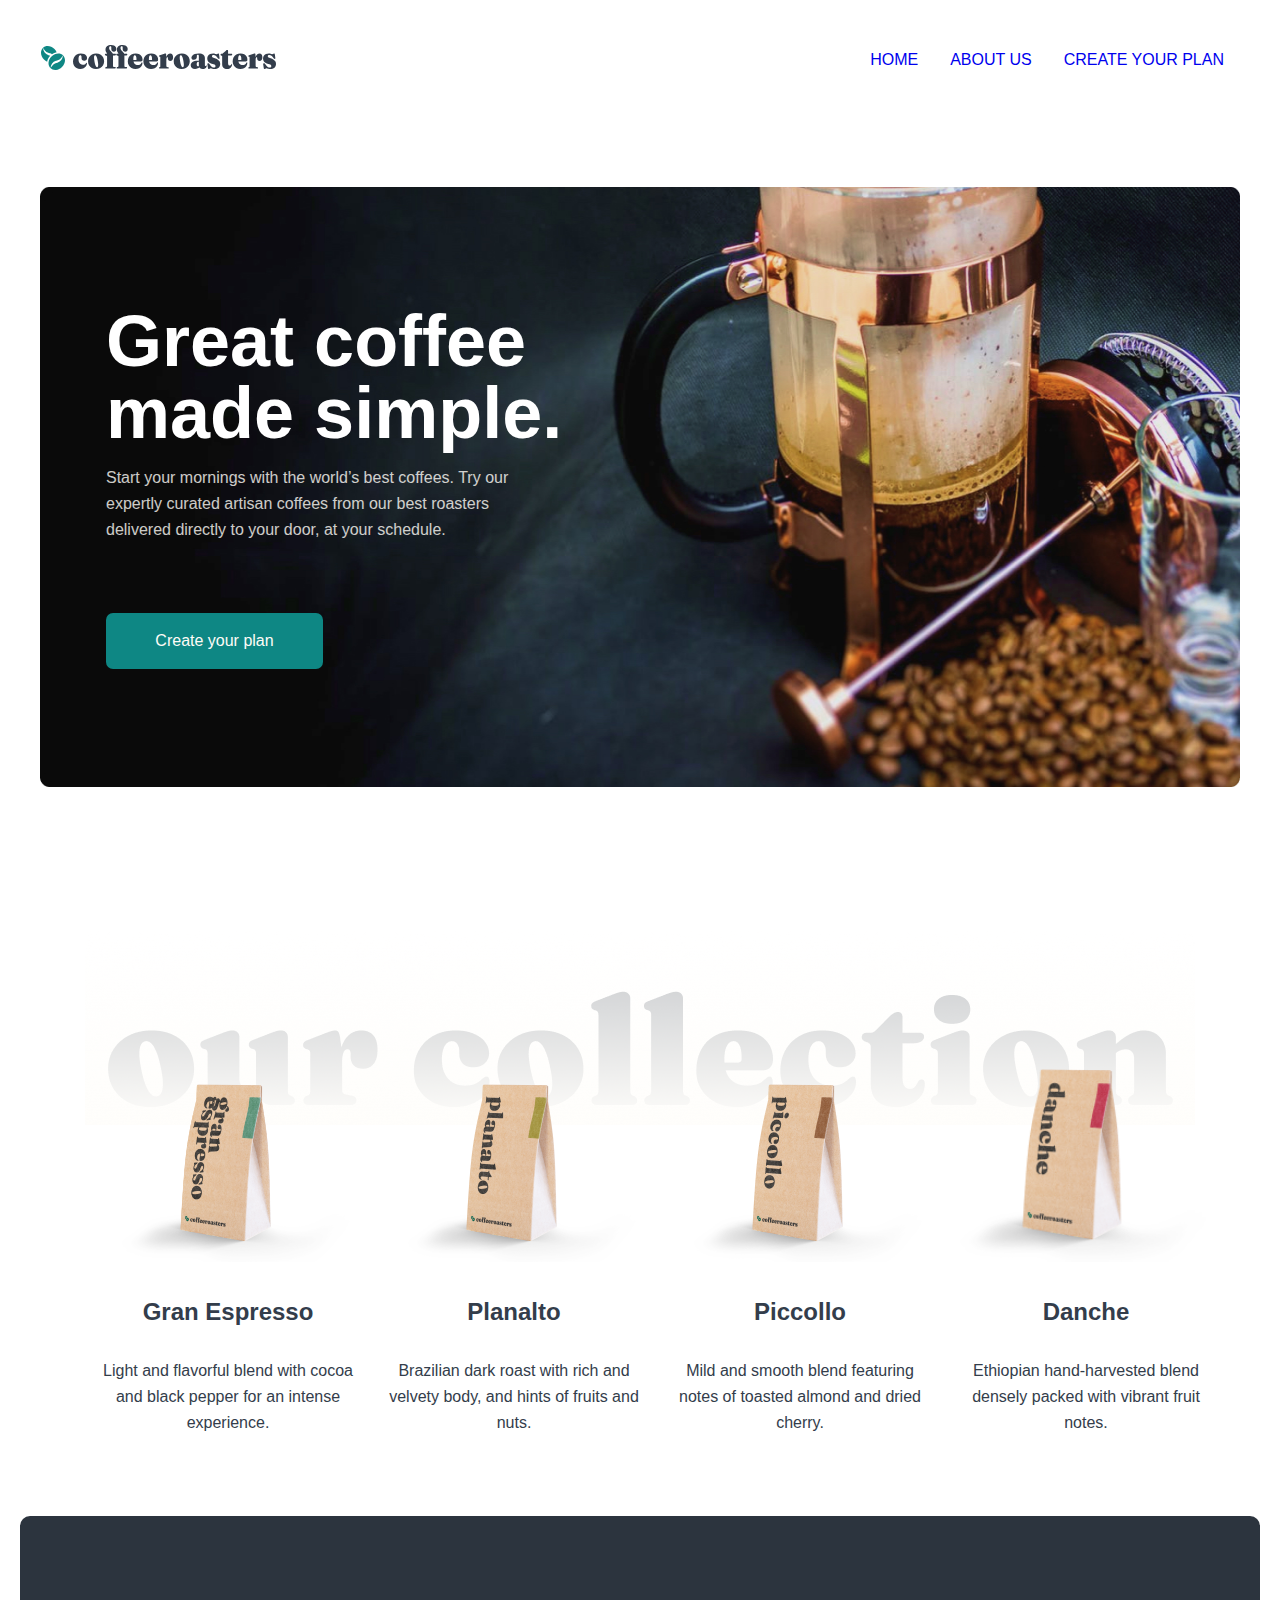
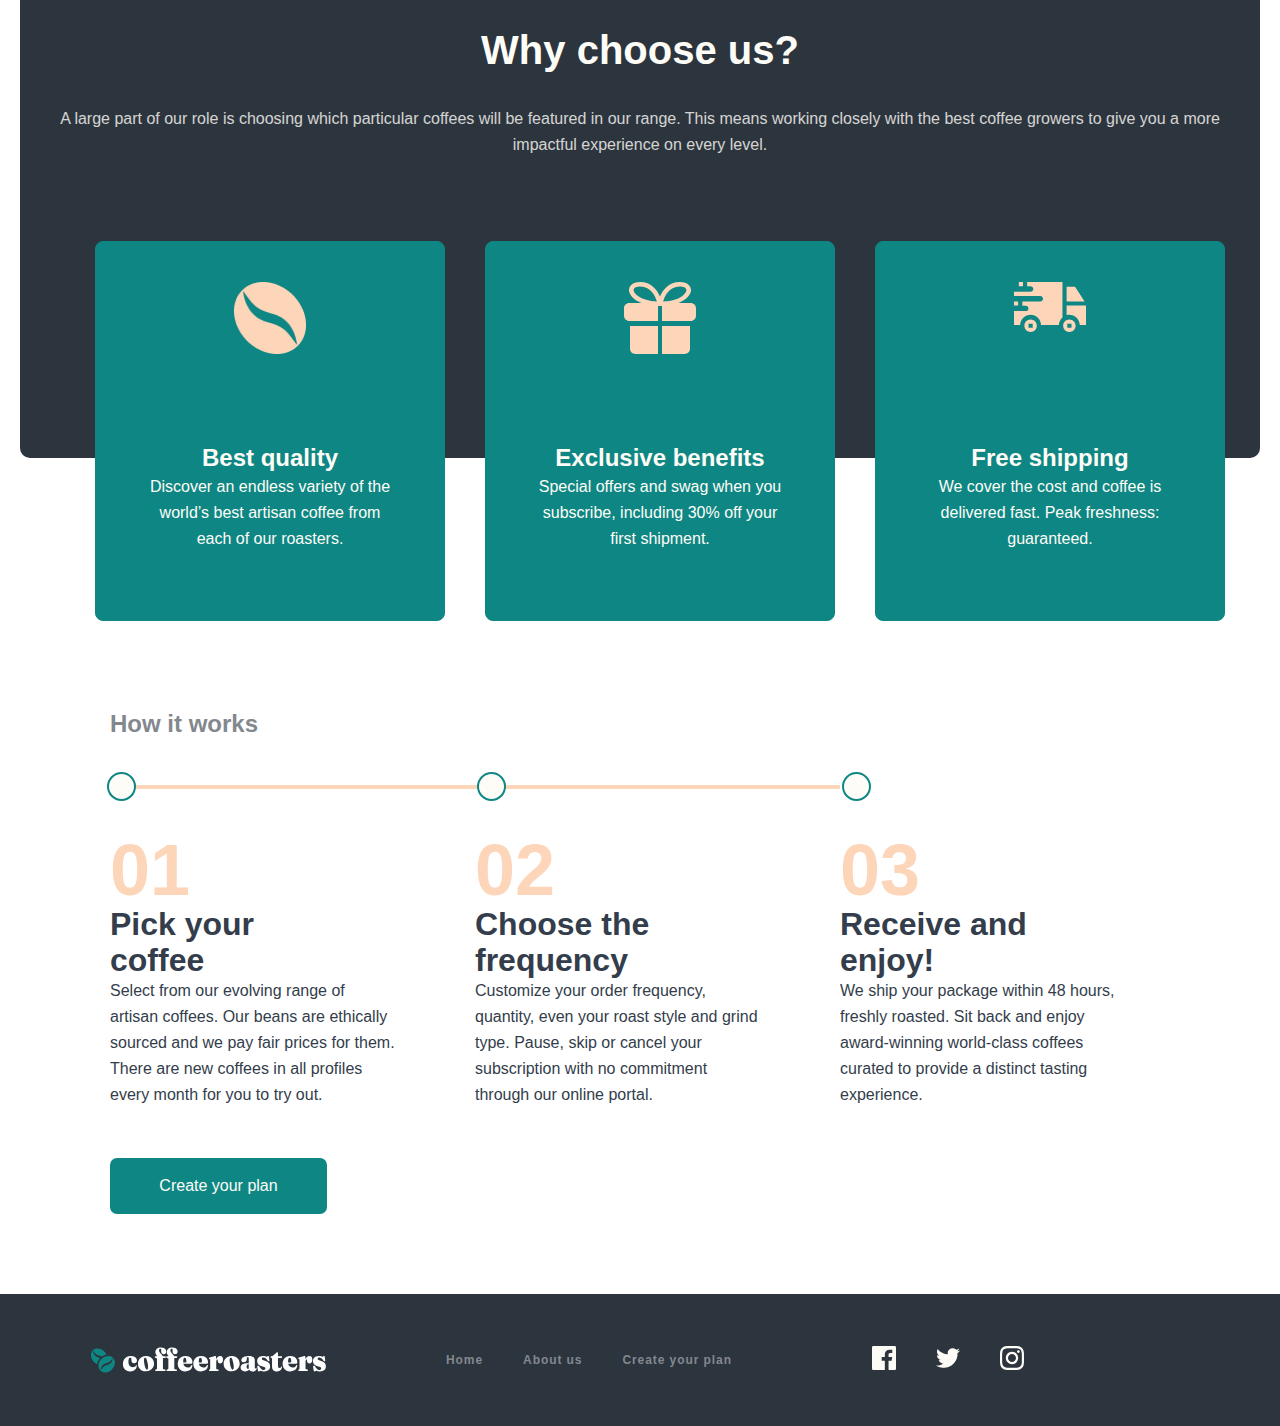
==== index.html @ 58885505 "Add fonts and main" ====
<!DOCTYPE html>
<html lang="en">
<head>
    <meta charset="UTF-8">
    <meta http-equiv="X-UA-Compatible" content="IE=edge">
    <meta name="viewport" content="width=device-width, initial-scale=1.0">
    <title>Document</title>
    <link rel="stylesheet" href="/css/main.css">
</head>
<body>
    <header>
        <div class="header-container container"> 
            <a href="#"> 
                <img class="header-logo" src="./images/Group5.svg" alt="header logo illustration">
            </a>
            <ul class="header-list">
                <li class="header-list-item">
                    <a class="header-link" href="index.html">
                        HOME
                    </a>
                </li>
                <li>
                    <a class="header-link" href="about.html">
                        ABOUT US
                    </a>
                </li>
                <li>
                    <a class="header-link" href="./plan.html">
                        CREATE YOUR PLAN
                    </a>
                </li>
            </ul>
        </div>
    </header>
    <section class="section-create container">
        <h1 class="section-h1">Great coffee
            made simple.
        </h1>
        <p class="section-paragraf">Start your mornings with the world’s best coffees. Try our expertly curated artisan coffees from our best roasters delivered directly to your door, at your schedule.</p>
        <button class="section-button"
        type="button">Create your plan</button>
    </section>
    <section class="section-our-collection container-smool">
        <ul class="collectin-list">
            <li class="collection-list-item espresso">
                <img src="./images/kopi1copy.png" alt="Gran Espresso" width="256" height="193">
                <h2 class="collection-h2">Gran Espresso</h2>
                <p class="collection-p">Light and flavorful blend with cocoa and black pepper for an intense experience.</p>
            </li>
            <li class="collection-list-item">
                <img src="./images/kopi2.png" alt="Planalto" width="256" height="193">
                <h2 class="collection-h2">Planalto</h2>
                <p class="collection-p">Brazilian dark roast with rich and velvety body, and hints of fruits and nuts.</p>
            </li>
            <li class="collection-list-item">
                <img src="./images/kopi3.png" alt="Piccollo" width="256" height="193">
                <h2 class="collection-h2">Piccollo</h2>
                <p class="collection-p">Mild and smooth blend featuring notes of toasted almond and dried cherry.</p>
            </li>
            <li class="collection-list-item">
                <img src="./images/kopi4.png" alt="Danche" width="256" height="193">
                <h2 class="collection-h2">Danche</h2>
                <p class="collection-p">Ethiopian hand-harvested blend densely packed with vibrant fruit notes.</p>
            </li>
        </ul>
    </section>
    <section class="section-choose-us container ">
        <h2 class="choose-us-h2">Why choose us?</h2>
        <p class="choose-us-p">A large part of our role is choosing which particular coffees will be featured 
            in our range. This means working closely with the best coffee growers to give 
            you a more impactful experience on every level.</p>
            <ul class="choose-us-list">
                <li class="choose-us-list-item best-quality">
                    <h3 class="choose-us-list-item-h3">Best quality</h3>
                    <p class="choose-us-list-item-p">Discover an endless variety of the world’s best artisan coffee from each of our roasters.</p>
                </li>
                <li class="choose-us-list-item exclusive">
                    <h3 class="choose-us-list-item-h3">Exclusive benefits</h3>
                    <p class="choose-us-list-item-p">Special offers and swag when you subscribe, including 30% off your first shipment.</p>
                </li>
                <li class="choose-us-list-item shipping">
                    <h3  class="choose-us-list-item-h3">Free shipping</h3>
                    <p class="choose-us-list-item-p">We cover the cost and coffee is delivered fast. Peak freshness: guaranteed.</p>
                </li>
            </ul>
            
        </section>
        <section class="section-works container">
            <h2 class="section-works-h2">
                How it works
            </h2>
            <span class="section-span-border center">
                <span class="child-span"></span>
            </span>
            <ol class="sectoin-works-list">
                <li class="sectoin-works-list-item">
                    <span class="section-span">01</span>
                    <h3 class="section-works-h3">Pick your
                        coffee</h3>
                        <p class="section-works-p">
                            Select from our evolving range of artisan coffees. Our beans are ethically sourced and we pay fair prices for them. There are new coffees in all profiles every month for you to try out. 
                        </p>
                    </li>
                    <li class="sectoin-works-list-item">
                        <span class="section-span">
                            02
                        </span>
                        <h3 class="section-works-h3">
                            Choose the frequency
                        </h3>
                        <p class="section-works-p">
                            Customize your order frequency, quantity, even your roast style and grind type. Pause, skip or cancel your subscription with no commitment through our online portal.
                        </p>
                    </li>
                    <li class="sectoin-works-list-item">
                        <span class="section-span">
                            03
                        </span>
                        <h3 class="section-works-h3">
                            Receive and enjoy!
                        </h3>
                        <p class="section-works-p">
                            We ship your package within 48 hours, freshly roasted. Sit back and enjoy award-winning world-class coffees curated to provide a distinct tasting experience.
                        </p>
                    </li>
                </ol>
                <button class="section-button button">Create your plan</button>
            </section>
        </main>
        <footer class="footer-site">
            <div class="container-footer">
                <img src="./images/Group.svg" alt="site logo illustration">
                <ul class=" footer-ul">
                    <li class="footer-list-item"><a class="footer-link" href="index.html">Home</a></li>
                    <li class="footer-list-item"><a class="footer-link" href="about.html">About us
                    </a></li>
                    <li class="footer-list-item"><a class="footer-link" href="plan.html">Create your plan</a></li>
                </ul>
                <a class="footer-facebook-link footer-link" href="#"><img src="./images/Path.svg" alt="facebook link" width="24" height="24"></a>
                <a class="footer-twittwer-link footer-link" href="#">
                    <img src="./images/Path.png" alt="twitter link" width="24" height="20">
                </a>
                <a class="footer-instagram-link footer-link" href="#">
                    <img src="./images/Shape.svg" alt="instagram link" width="24"
                    height="24"></a>
                </div>
            </footer>
</body>
</html>
---- css/main.css ----
* {
  box-sizing: border-box;
  margin: 0;
  padding: 0;
}

body {
  font-family: sans-serif;
}

.container {
  width: 1240px;
  margin: 0 auto;
  padding: 0 20px;
}

.header-container {
  display: flex;
  align-items: center;
  justify-content: space-between;
  padding-top: 44px;
  margin-bottom: 30px;
}

.header-list {
  display: flex;
  list-style-type: none;
  margin: 0;
  padding: 0;
}

.header-link {
  display: block;
  text-decoration: none;
  padding: 0 16px;
}

.section-create {
  display: block;
  background-image: url(../images/Bitmap.jpg);
  background-size: 1200px 600px;
  background-repeat: no-repeat;
  background-position: center;
  padding: 200px 86px;
}

.section-create {
  display: block;
  background-image: url(../images/Bitmap.jpg);
  background-size: 1200px 600px;
  background-repeat: no-repeat;
  background-position: center;
  padding: 200px 86px;
}

.section-create-about {
  display: block;
  background-image: url(../../images-about/Bitmap.jpg);
  background-size: 1200px 600px;
  background-repeat: no-repeat;
  background-position: center;
  padding: 80px 86px;
}

.section-create-plan {
  display: block;
  background-image: url(../../images-about/plan.jpg);
  background-size: 1200px 450px;
  background-repeat: no-repeat;
  background-position: center;
  padding: 80px 86px;
}

.section-h1 {
  font-weight: 900;
  font-size: 72px;
  line-height: 72px;
  width: 530px;
  padding: 16 0px;
  color: #fff;
}

.section-paragraf {
  font-size: 16px;
  line-height: 26px;
  color: #fefcf7;
  width: 445px;
  padding: 16px 0;
  padding-bottom: 70px;
  opacity: 0.8;
}

.section-button {
  font-size: 16px;
  line-height: 26px;
  color: #fefcf7;
  width: 217px;
  height: 56px;
  background-color: #0e8784;
  border-radius: 7px;
  border: none;
}

.container-smool {
  width: 1110px;
  margin: 0 auto;
  padding-top: 140px;
}

.section-our-collection {
  clear: both;
  background-image: url(../images/Group13.png);
  background-color: linear-gradient(180deg, rgba(254, 252, 247, 0.0001) 0%, #fefcf7 100%);
  background-repeat: no-repeat;
  margin-top: 60px;
}

.collectin-list {
  display: flex;
  list-style-type: none;
  margin: 0;
  padding: 0;
}

.collection-list-item {
  margin: 0 15px;
}

.collection-h2 {
  font-weight: 900;
  font-size: 24px;
  line-height: 32px;
  text-align: center;
  color: #333d4b;
  margin: 30px 0;
}

.collection-p {
  font-size: 16px;
  line-height: 26px;
  text-align: center;
  color: #333d4b;
}

.section-choose-us {
  position: relative;
  margin-top: 80px;
  background-color: #2c343e;
  border-radius: 10px;
  padding-top: 110px;
  padding-bottom: 300px;
}

.choose-us-h2 {
  font-weight: 900;
  font-size: 40px;
  line-height: 48px;
  text-align: center;
  color: #fefcf7;
  margin-bottom: 32px;
}

.choose-us-p {
  font-size: 16px;
  line-height: 26px;
  text-align: center;
  color: #fefcf7;
  mix-blend-mode: normal;
  opacity: 0.8;
}

.choose-us-list {
  position: absolute;
  top: 60%;
  right: 50%;
  display: flex;
  list-style-type: none;
  margin: -20px;
  padding: 0;
  justify-content: space-between;
  transform: translateX(50%);
}

.choose-us-list-item {
  position: relative;
  width: 350px;
  height: 380px;
  padding: 48px;
  margin: 20px;
  padding-top: 200px;
  border: 1px solid #0e8784;
  border-radius: 8px;
  background-color: #0e8784;
}

.best-quality {
  background-image: url(../images/Shape.png);
  background-size: 72px 72px;
  background-position: center 40px;
  background-repeat: no-repeat;
}

.exclusive {
  background-image: url(../images/CombinedShape1.svg);
  background-size: 72px 72px;
  background-position: center 40px;
  background-repeat: no-repeat;
}

.shipping {
  background-image: url(../images/CombinedShape.svg);
  background-size: 72px 50px;
  background-position: center 40px;
  background-repeat: no-repeat;
}

.section-works {
  width: 1100px;
  margin: 0 auto;
  margin-top: 170px;
  padding-top: 50px;
}

.section-works-h2 {
  margin: 30px 0;
  font-weight: 900;
  font-size: 24px;
  line-height: 32px;
  color: #83888f;
}

.section-span-border {
  position: relative;
  display: block;
  width: 730px;
  margin: 45px 0;
  border: 2px solid #fdd6ba;
}

.section-span-border::after {
  position: absolute;
  left: -5px;
  top: -15px;
  width: 25px;
  height: 25px;
  border: 2px solid #0e8784;
  border-radius: 50%;
  background-color: #fefcf7;
  content: "";
}

.center::before {
  position: absolute;
  left: 365px;
  top: -15px;
  width: 25px;
  height: 25px;
  border: 2px solid #0e8784;
  border-radius: 50%;
  background-color: #fefcf7;
  content: "";
}

.child-span::before {
  position: absolute;
  left: 730px;
  top: -15px;
  width: 25px;
  height: 25px;
  border: 2px solid #0e8784;
  border-radius: 50%;
  background-color: #fefcf7;
  content: "";
}

.sectoin-works-list {
  display: flex;
  list-style-type: none;
  align-items: top;
  margin: 0;
  padding: 0;
  margin: -40px;
}

.sectoin-works-list-item {
  margin: 40px;
}

.choose-us-list-item-h3 {
  font-weight: 900;
  font-size: 24px;
  line-height: 32px;
  text-align: center;
  color: #fefcf7;
}

.choose-us-list-item-p {
  font-size: 16px;
  line-height: 26px;
  text-align: center;
  color: #fefcf7;
}

.section-span {
  font-weight: 900;
  font-size: 72px;
  line-height: 72px;
  color: #fdd6ba;
}

.section-works-h3 {
  width: 200px;
  font-weight: 900;
  font-size: 32px;
  line-height: 36px;
  color: #333d4b;
}

.section-works-p {
  width: 285px;
  font-size: 16px;
  line-height: 26px;
  color: #333d4b;
}

.button {
  margin-top: 50px;
}

.footer-site {
  margin-top: 80px;
  background-color: #2c343e;
}

.container-footer {
  width: 1100px;
  margin: 0 auto;
  display: flex;
  align-items: center;
}

.footer-ul {
  display: flex;
  list-style-type: none;
  margin: 0 100px;
  padding: 0;
}

.footer-link {
  display: inline-block;
  font-weight: bold;
  font-size: 12px;
  line-height: 15px;
  letter-spacing: 0.923077px;
  padding: 40px 8px;
  text-decoration: none;
  color: #83888f;
  margin: 12px;
}

.section__our-commitment {
  width: 1200px;
  margin: 0 auto;
  display: flex;
  align-items: center;
  margin-top: 50px;
  padding: 50px;
}

.commitment-rigt {
  width: 550px;
  margin: 0 auto;
}

.commitment__h2 {
  font-weight: 900;
  font-size: 40px;
  line-height: 48px;
  color: #333d4b;
  margin-bottom: 30px;
}

.commitment__p {
  font-size: 16px;
  line-height: 26px;
  color: #333d4b;
  mix-blend-mode: normal;
  opacity: 0.8;
}

.section-quality {
  position: relative;
  width: 1200px;
  margin: 0 auto;
  margin-top: 150px;
  background-color: #2c343e;
  padding-bottom: 176px;
  padding-left: 85px;
  padding-top: 90px;
}

.quality {
  position: absolute;
  right: 85px;
  top: -140px;
}

.quality__h2 {
  width: 517px;
  font-weight: 900;
  font-size: 40px;
  line-height: 48px;
  color: #fefcf7;
  margin-bottom: 32px;
}

.quality__p {
  width: 540px;
  font-size: 16px;
  line-height: 26px;
  color: #fefcf7;
  mix-blend-mode: normal;
  opacity: 0.8;
}

.section-headquarters {
  width: 1200px;
  margin: 0 auto;
  padding: 30px;
}

.headquarters_h2 {
  font-weight: 900;
  font-size: 24px;
  line-height: 32px;
  color: #83888f;
  margin: 30px 0;
}

.headquarters__list {
  margin: 0;
  padding: 0;
  display: flex;
  justify-content: flex-start;
  align-items: center;
  list-style: none;
  list-style-type: none;
  margin-left: -250px;
}

.headquarters__list-item {
  margin-left: 250px;
}

.headquarters__list-child {
  list-style-type: none;
  margin: 0;
  padding: 0;
}

.headquarters_h3 {
  margin: 30px 0;
  font-weight: 900;
  font-size: 32px;
  line-height: 36px;
  color: #333d4b;
}

.headquarters__child-item {
  margin: 5px 0;
  font-weight: normal;
  font-size: 16px;
  line-height: 26px;
  color: #333d4b;
}

.section-works-plan {
  width: 1280px;
  margin: 0 auto;
  padding-top: 50px;
}

.works__box {
  width: 1200px;
  margin: 0 auto;
  background-color: #2c343e;
  padding: 50px;
}

.section-works-h3-plan {
  width: 200px;
  font-weight: 900;
  font-size: 32px;
  line-height: 36px;
  color: #fff;
  margin: 12px 0;
}

.section-works-p-plan {
  width: 285px;
  font-size: 16px;
  line-height: 26px;
  color: aliceblue;
}

.section-form {
  display: flex;
  width: 1200px;
  margin: 0 auto;
  margin-top: 40px;
  justify-content: space-between;
}

.form {
  display: flex;
  margin: -12px;
}

.form__label {
  margin: 12px;
}

.section-form__h2 {
  font-weight: 900;
  font-size: 40px;
  line-height: 48px;
  color: #83888f;
  margin-top: 30px;
  margin-bottom: 10px;
}

.form__checkbox-input {
  -webkit-appearance: none;
     -moz-appearance: none;
          appearance: none;
}

.checkbox-control {
  display: block;
  width: 238px;
  height: 250px;
  padding: 35px 28px;
  background: #f4f1eb;
  border-radius: 8px;
}

.form__checkbox-input:checked + .checkbox-control {
  background-color: #0e8784;
  color: #fff;
}

.form__checkbox-input:checked + .checkbox-h3 {
  color: #fff;
}

.checkbox-h3 {
  display: block;
  font-weight: 900;
  font-size: 24px;
  line-height: 32px;
  margin-bottom: 20px;
  color: #333d4b;
}

.checkbox-p {
  display: block;
  top: 50px;
  font-size: 16px;
  line-height: 26px;
  color: #333d4b;
}

.order-box {
  width: 750px;
  margin-top: 30px;
  padding: 30px 64px;
  background-color: #2c343e;
}

.order-summary {
  font-size: 16px;
  line-height: 26px;
  text-transform: uppercase;
  color: #ffffff;
  mix-blend-mode: normal;
  opacity: 0.5;
}

.order-summary2 {
  font-weight: 900;
  font-size: 24px;
  line-height: 40px;
  color: #ffffff;
}

.order-summary-strong {
  color: #0e8784;
}

.form-links {
  width: 255px;
  margin-top: 50px;
}

.form-link {
  display: flex;
  text-decoration: none;
  padding: 10px;
  font-weight: 900;
  font-size: 24px;
  line-height: 32px;
  color: #333d4b;
  border-bottom: 1px solid #333d4b;
  justify-content: start;
}

.form-link img {
  margin-right: 20px;
}/*# sourceMappingURL=main.css.map */
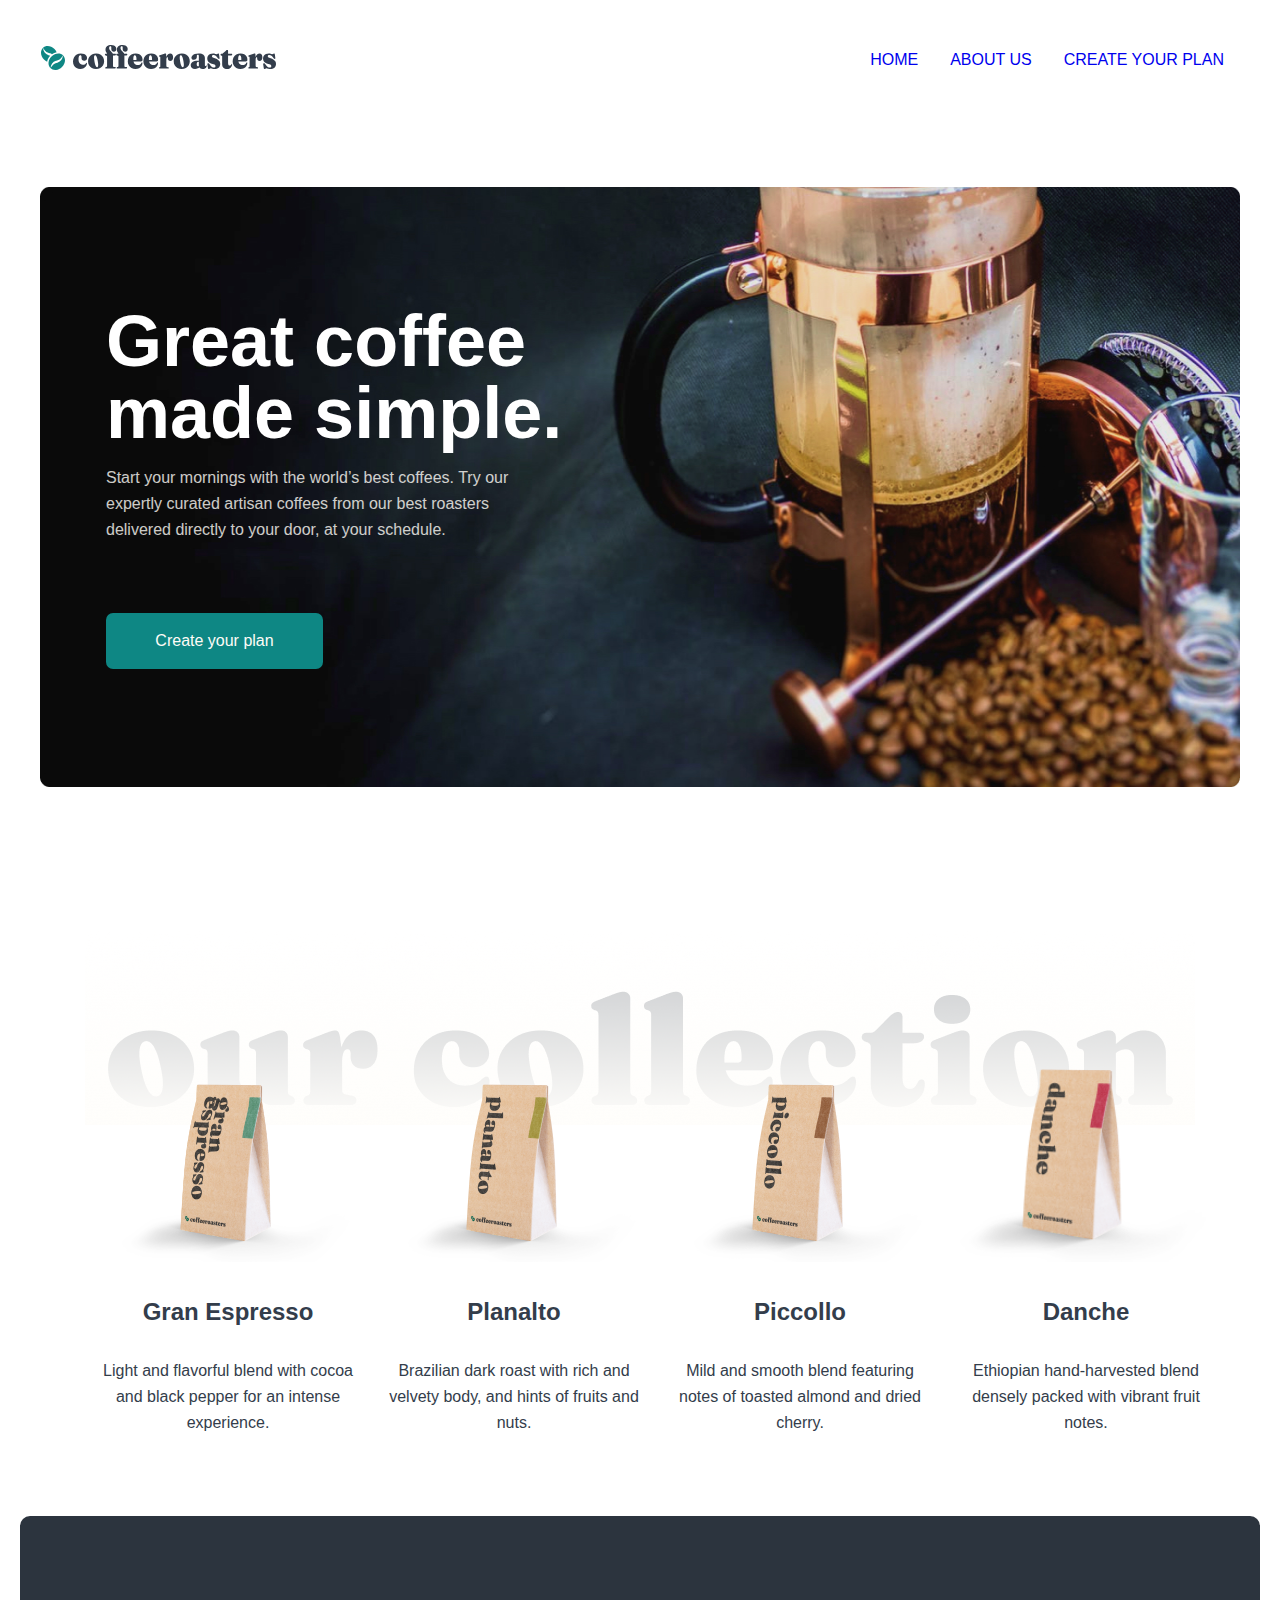
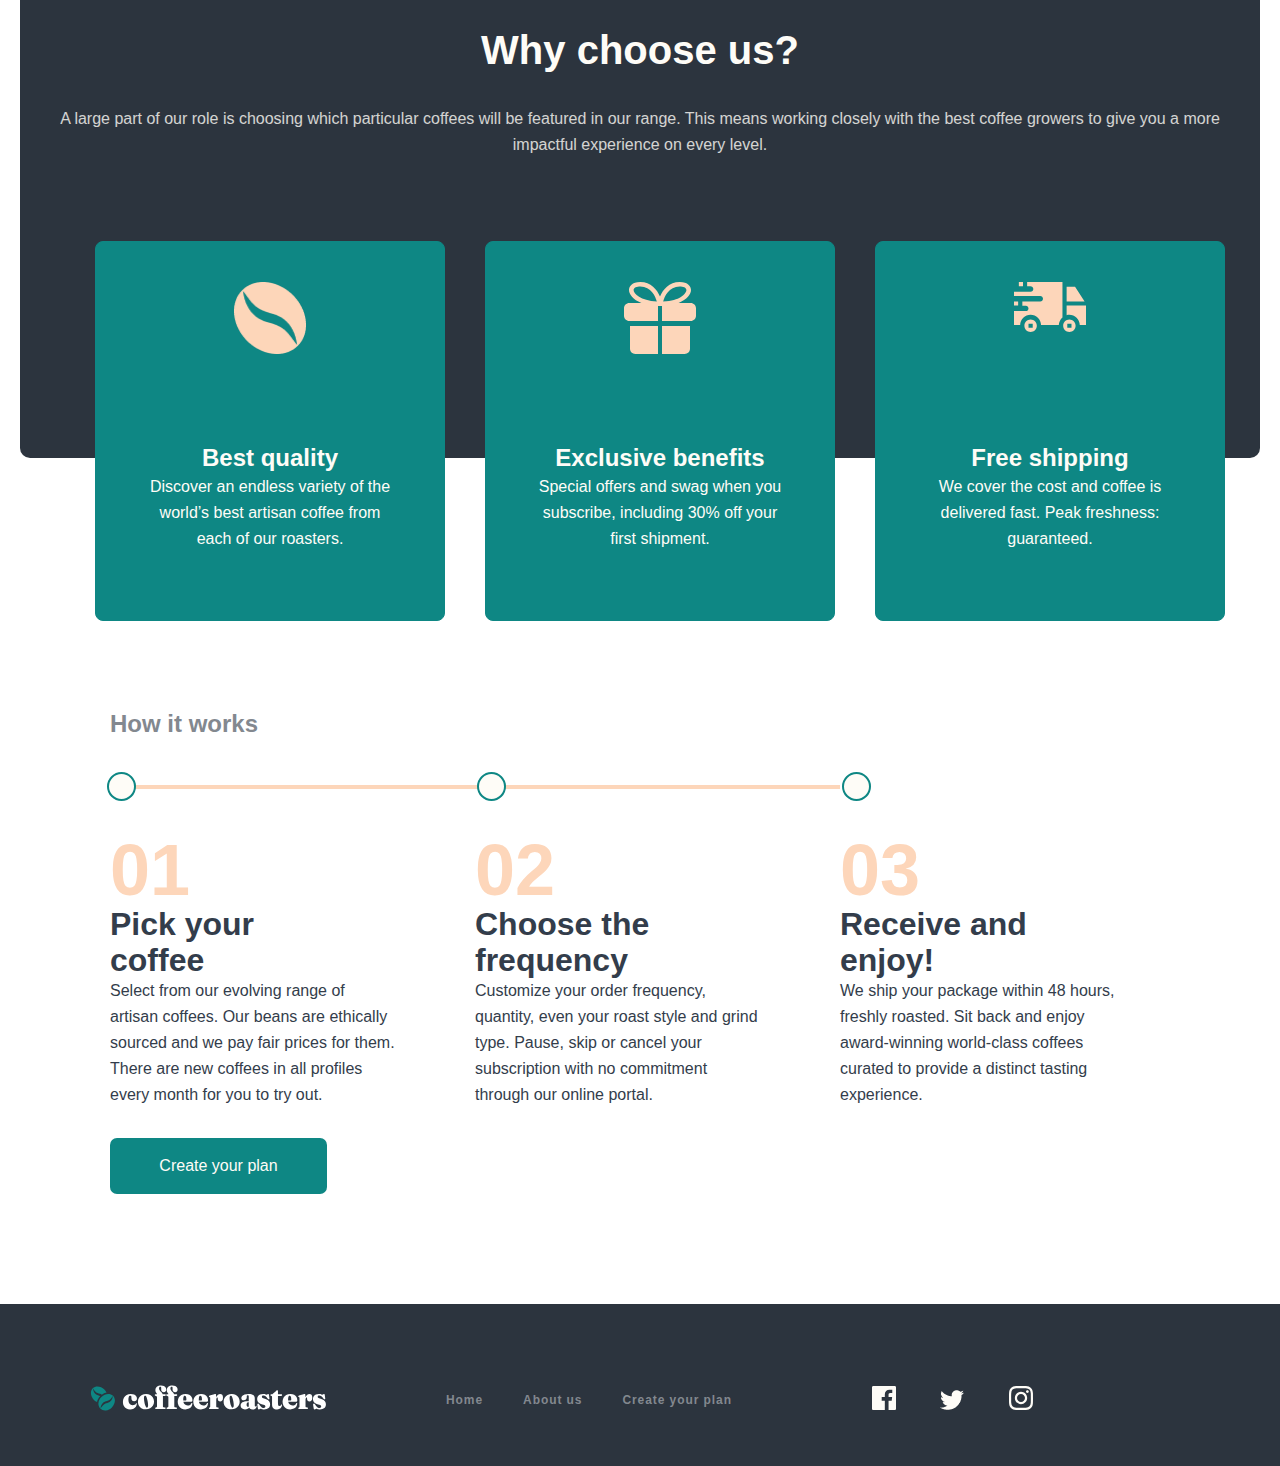
==== commit 186ff609: "Add adaptive" ====
--- a/index.html
+++ b/index.html
@@ -16,8 +16,8 @@
             <ul class="header-list">
                 <li class="header-list-item">
                     <a class="header-link" href="index.html">
-                        HOME
-                    </a>
+                         HOME
+                     </a>
                 </li>
                 <li>
                     <a class="header-link" href="about.html">
@@ -30,6 +30,9 @@
                     </a>
                 </li>
             </ul>
+           <button class="button-hamburger" type="button">
+            <img src="./images/hamburger.svg" alt="header hamburger" class="header__hamburger" width="15" height="16">
+           </button>
         </div>
     </header>
     <section class="section-create container">
@@ -57,7 +60,7 @@
                 <h2 class="collection-h2">Piccollo</h2>
                 <p class="collection-p">Mild and smooth blend featuring notes of toasted almond and dried cherry.</p>
             </li>
-            <li class="collection-list-item">
+            <li class="collection-list-item">    
                 <img src="./images/kopi4.png" alt="Danche" width="256" height="193">
                 <h2 class="collection-h2">Danche</h2>
                 <p class="collection-p">Ethiopian hand-harvested blend densely packed with vibrant fruit notes.</p>
@@ -129,13 +132,18 @@
         </main>
         <footer class="footer-site">
             <div class="container-footer">
+               <div>
                 <img src="./images/Group.svg" alt="site logo illustration">
+            </div>
+            <div>
                 <ul class=" footer-ul">
                     <li class="footer-list-item"><a class="footer-link" href="index.html">Home</a></li>
                     <li class="footer-list-item"><a class="footer-link" href="about.html">About us
                     </a></li>
                     <li class="footer-list-item"><a class="footer-link" href="plan.html">Create your plan</a></li>
                 </ul>
+            </div>
+            <div>
                 <a class="footer-facebook-link footer-link" href="#"><img src="./images/Path.svg" alt="facebook link" width="24" height="24"></a>
                 <a class="footer-twittwer-link footer-link" href="#">
                     <img src="./images/Path.png" alt="twitter link" width="24" height="20">
@@ -144,6 +152,7 @@
                     <img src="./images/Shape.svg" alt="instagram link" width="24"
                     height="24"></a>
                 </div>
+                </div>
             </footer>
-</body>
-</html>+        </body>
+        </html>--- a/css/main.css
+++ b/css/main.css
@@ -9,17 +9,25 @@
 }
 
 .container {
-  width: 1240px;
+  width: 100%;
+  max-width: 1240px;
   margin: 0 auto;
   padding: 0 20px;
 }
 
 .header-container {
+  width: 100%;
   display: flex;
   align-items: center;
   justify-content: space-between;
   padding-top: 44px;
   margin-bottom: 30px;
+}
+
+.button-hamburger {
+  display: none;
+  border: none;
+  background-color: white;
 }
 
 .header-list {
@@ -44,6 +52,36 @@
   padding: 200px 86px;
 }
 
+@media only screen and (max-width: 375px) {
+  .adaptive-header .header-list {
+    position: fixed;
+    z-index: 10;
+    left: 0;
+    top: 0;
+    right: 0;
+    bottom: 0;
+    background-color: black;
+    flex-direction: column;
+    padding: 50px;
+    display: block;
+  }
+
+  .header-logo {
+    z-index: 11;
+    width: 100%;
+    max-width: 160px;
+    height: auto;
+  }
+
+  .button-hamburger {
+    display: block;
+    z-index: 11;
+  }
+
+  .header-list {
+    display: none;
+  }
+}
 .section-create {
   display: block;
   background-image: url(../images/Bitmap.jpg);
@@ -101,8 +139,54 @@
   border: none;
 }
 
+@media only screen and (max-width: 375px) {
+  .section-create {
+    width: 100%;
+    max-width: 375px;
+    display: block;
+    background-image: url(../../images/Bit3.jpg);
+    background-size: 327px 500px;
+    background-repeat: no-repeat;
+    background-position: center;
+    padding: 50px 25px;
+    text-align: center;
+  }
+
+  .section-h1 {
+    font-weight: 900;
+    font-size: 30px;
+    line-height: 30px;
+    width: 300px;
+    margin-left: 10px;
+    padding: 16 0px;
+    color: #fff;
+  }
+
+  .section-paragraf {
+    font-size: 16px;
+    line-height: 25px;
+    color: #fefcf7;
+    width: 300px;
+    margin-left: 10px;
+    padding: 16px 0;
+    padding-bottom: 70px;
+    opacity: 0.8;
+  }
+
+  .section-button {
+    font-size: 16px;
+    line-height: 26px;
+    color: #fefcf7;
+    width: 217px;
+    height: 56px;
+    background-color: #0e8784;
+    border-radius: 7px;
+    border: none;
+  }
+}
 .container-smool {
-  width: 1110px;
+  width: 100%;
+  max-width: 1110px;
   margin: 0 auto;
   padding-top: 140px;
 }
@@ -324,16 +408,128 @@
 }
 
 .button {
-  margin-top: 50px;
-}
-
+  margin: 30px 0;
+}
+
+@media only screen and (max-width: 375px) {
+  .container-smool {
+    width: 100%;
+    max-width: 375px;
+    margin: 0 auto;
+  }
+
+  .section-our-collection {
+    width: 100%;
+    max-width: 375px;
+    clear: both;
+    background-image: url(../images/Group13.png);
+    background-color: linear-gradient(180deg, rgba(254, 252, 247, 0.0001) 0%, #fefcf7 100%);
+    background-position: left 30px;
+    background-size: 300px 72px;
+    background-repeat: no-repeat;
+    margin: 0 auto;
+  }
+
+  .collectin-list {
+    width: 100%;
+    max-width: 320px;
+    text-align: center;
+    flex-direction: column;
+  }
+
+  .collection-h2 {
+    font-weight: 900;
+    font-size: 24px;
+    line-height: 32px;
+    text-align: center;
+    color: #333d4b;
+    margin: 10px 0;
+  }
+
+  .collection-p {
+    font-size: 16px;
+    line-height: 26px;
+    text-align: center;
+    color: #333d4b;
+    margin-bottom: 25px;
+  }
+}
+@media only screen and (max-width: 375px) {
+  .section-choose-us {
+    position: relative;
+    width: 100%;
+    max-width: 375px;
+    padding: 25px;
+    padding-bottom: 500px;
+    margin-bottom: 700px;
+  }
+
+  .choose-us-h2 {
+    font-weight: 900;
+    font-size: 20px;
+    line-height: 48px;
+    text-align: center;
+    color: #fefcf7;
+  }
+
+  .choose-us-list {
+    position: absolute;
+    top: 270px;
+    left: 0;
+    transform: translateX(20%);
+    flex-direction: column;
+    padding-bottom: 700px;
+  }
+
+  .choose-us-list-item {
+    width: 280px;
+    height: 380px;
+    padding: 48px;
+    margin: 20px;
+    padding-top: 200px;
+    border: 1px solid #0e8784;
+    border-radius: 8px;
+    background-color: #0e8784;
+  }
+}
+@media only screen and (max-width: 375px) {
+  .section-works {
+    width: 100%;
+    max-width: 375px;
+    margin: 0 auto;
+    margin-top: 170px;
+    padding-top: 50px;
+  }
+
+  .section-span-border {
+    display: none;
+  }
+
+  .sectoin-works-list {
+    flex-direction: column;
+    list-style-type: none;
+    align-items: top;
+    margin: 0;
+    padding: 0;
+  }
+
+  .section-works-h2 {
+    margin: 30px 20px;
+    font-weight: 900;
+    font-size: 24px;
+    line-height: 32px;
+    color: #83888f;
+  }
+}
 .footer-site {
   margin-top: 80px;
+  padding-top: 30px;
   background-color: #2c343e;
 }
 
 .container-footer {
-  width: 1100px;
+  width: 100%;
+  max-width: 1100px;
   margin: 0 auto;
   display: flex;
   align-items: center;
@@ -358,6 +554,28 @@
   margin: 12px;
 }
 
+@media only screen and (max-width: 375px) {
+  .footer-site {
+    width: 100%;
+    max-width: 375px;
+    margin: 0 auto;
+    padding-top: 40px;
+  }
+
+  .container-footer {
+    flex-direction: column;
+  }
+
+  .footer-ul {
+    text-align: center;
+    flex-direction: column;
+    padding: 10px;
+  }
+
+  .footer-link {
+    padding: 5px;
+  }
+}
 .section__our-commitment {
   width: 1200px;
   margin: 0 auto;
@@ -616,4 +834,41 @@
 
 .form-link img {
   margin-right: 20px;
+}
+
+/* barlow-regular - latin */
+@font-face {
+  font-family: "Barlow";
+  font-style: normal;
+  font-weight: 400;
+  src: local(""), url("./fonts/barlow-v5-latin-regular.woff2") format("woff2"), url("./fonts/barlow-v5-latin-regular.woff") format("woff");
+  /* Chrome 6+, Firefox 3.6+, IE 9+, Safari 5.1+ */
+}
+/* barlow-700 - latin */
+@font-face {
+  font-family: "Barlow";
+  font-style: normal;
+  font-weight: 700;
+  src: local(""), url("./fonts/barlow-v5-latin-700.woff2") format("woff2"), url("./fonts/barlow-v5-latin-700.woff") format("woff");
+  /* Chrome 6+, Firefox 3.6+, IE 9+, Safari 5.1+ */
+  /* fraunces-regular - latin */
+  @font-face {
+    font-family: "Fraunces";
+    font-style: normal;
+    font-weight: 400;
+    src: url("./fonts/fraunces-v10-latin-regular.eot");
+    /* IE9 Compat Modes */
+    src: local(""), url("./fonts/fraunces-v10-latin-regular.eot?#iefix") format("embedded-opentype"), url("./fonts/fraunces-v10-latin-regular.woff2") format("woff2"), url("./fonts/fraunces-v10-latin-regular.woff") format("woff"), url("./fonts/fraunces-v10-latin-regular.ttf") format("truetype"), url("./fonts/fraunces-v10-latin-regular.svg#Fraunces") format("svg");
+    /* Legacy iOS */
+  }
+  /* fraunces-900 - latin */
+  @font-face {
+    font-family: "Fraunces";
+    font-style: normal;
+    font-weight: 900;
+    src: url("./fonts/fraunces-v10-latin-900.eot");
+    /* IE9 Compat Modes */
+    src: local(""), url("./fonts/fraunces-v10-latin-900.eot?#iefix") format("embedded-opentype"), url("./fonts/fraunces-v10-latin-900.woff2") format("woff2"), url("./fonts/fraunces-v10-latin-900.woff") format("woff"), url("./fonts/fraunces-v10-latin-900.ttf") format("truetype"), url("./fonts/fraunces-v10-latin-900.svg#Fraunces") format("svg");
+    /* Legacy iOS */
+  }
 }/*# sourceMappingURL=main.css.map */